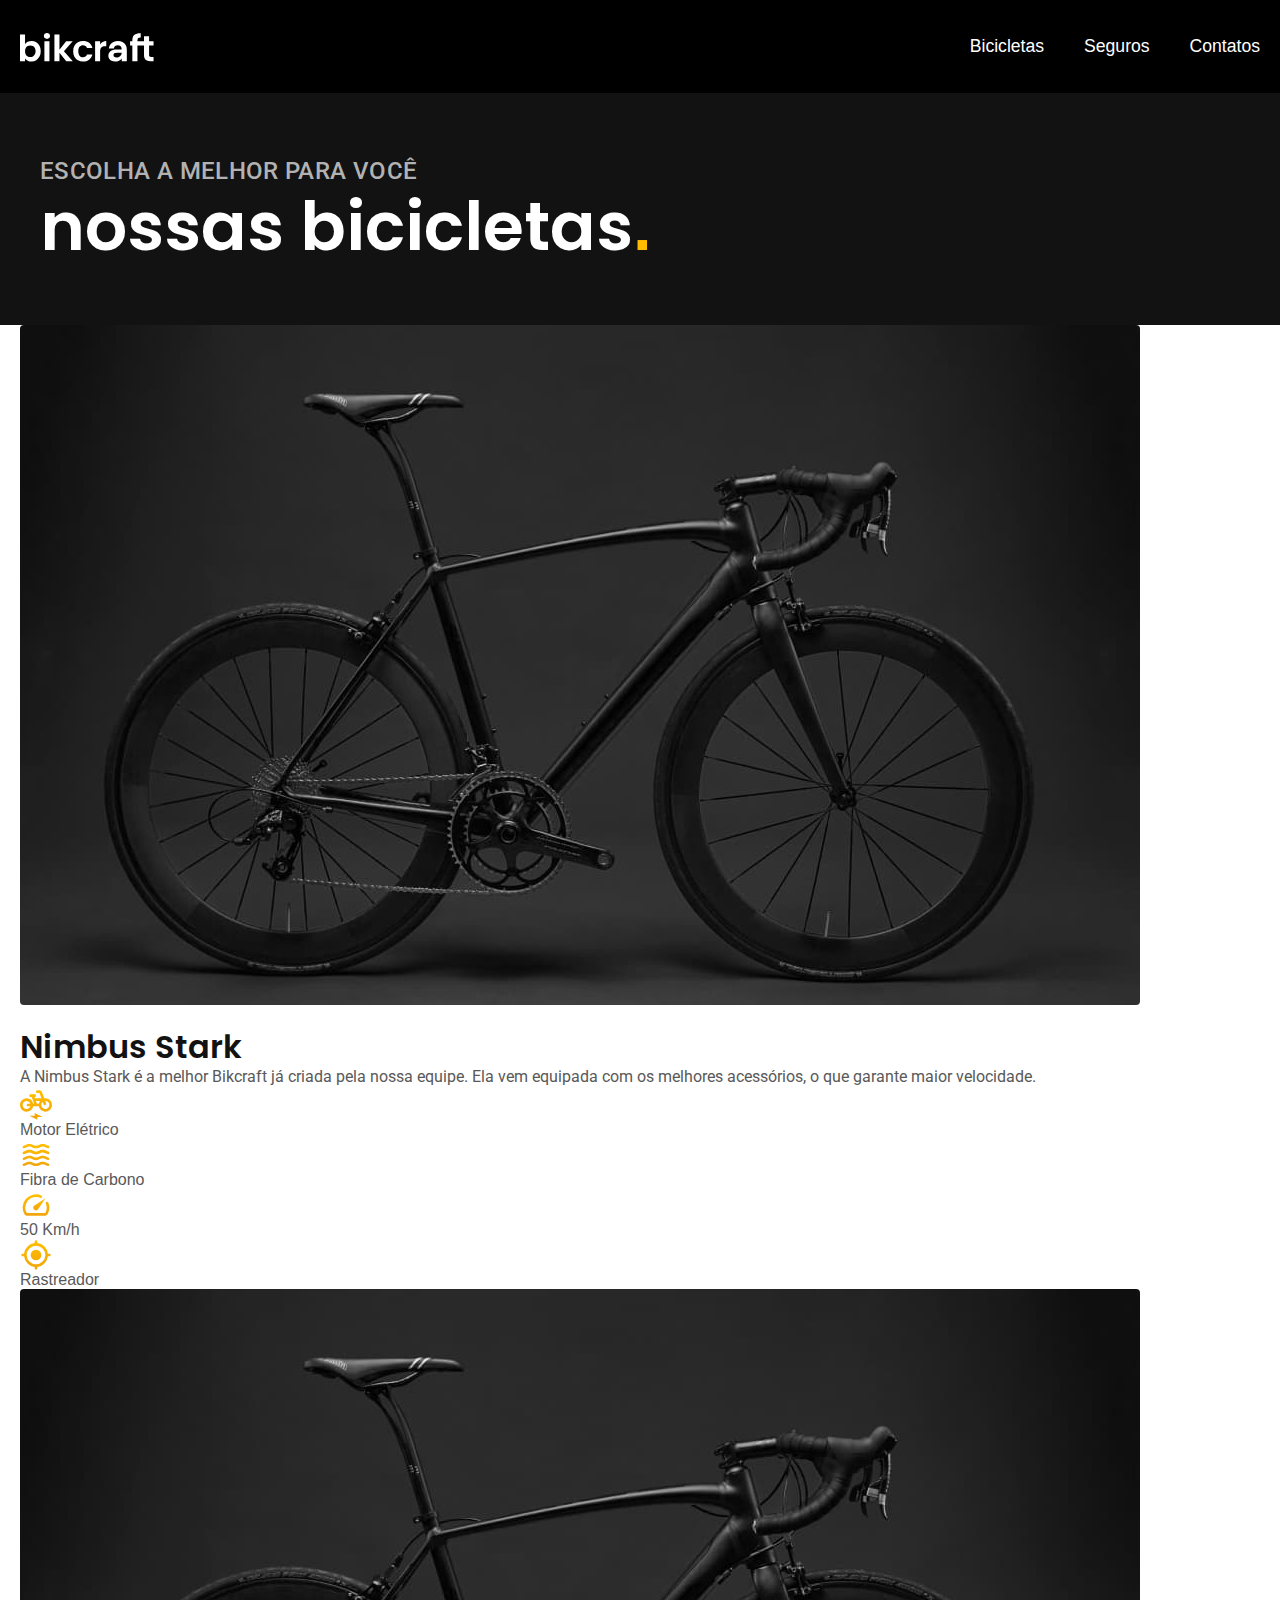
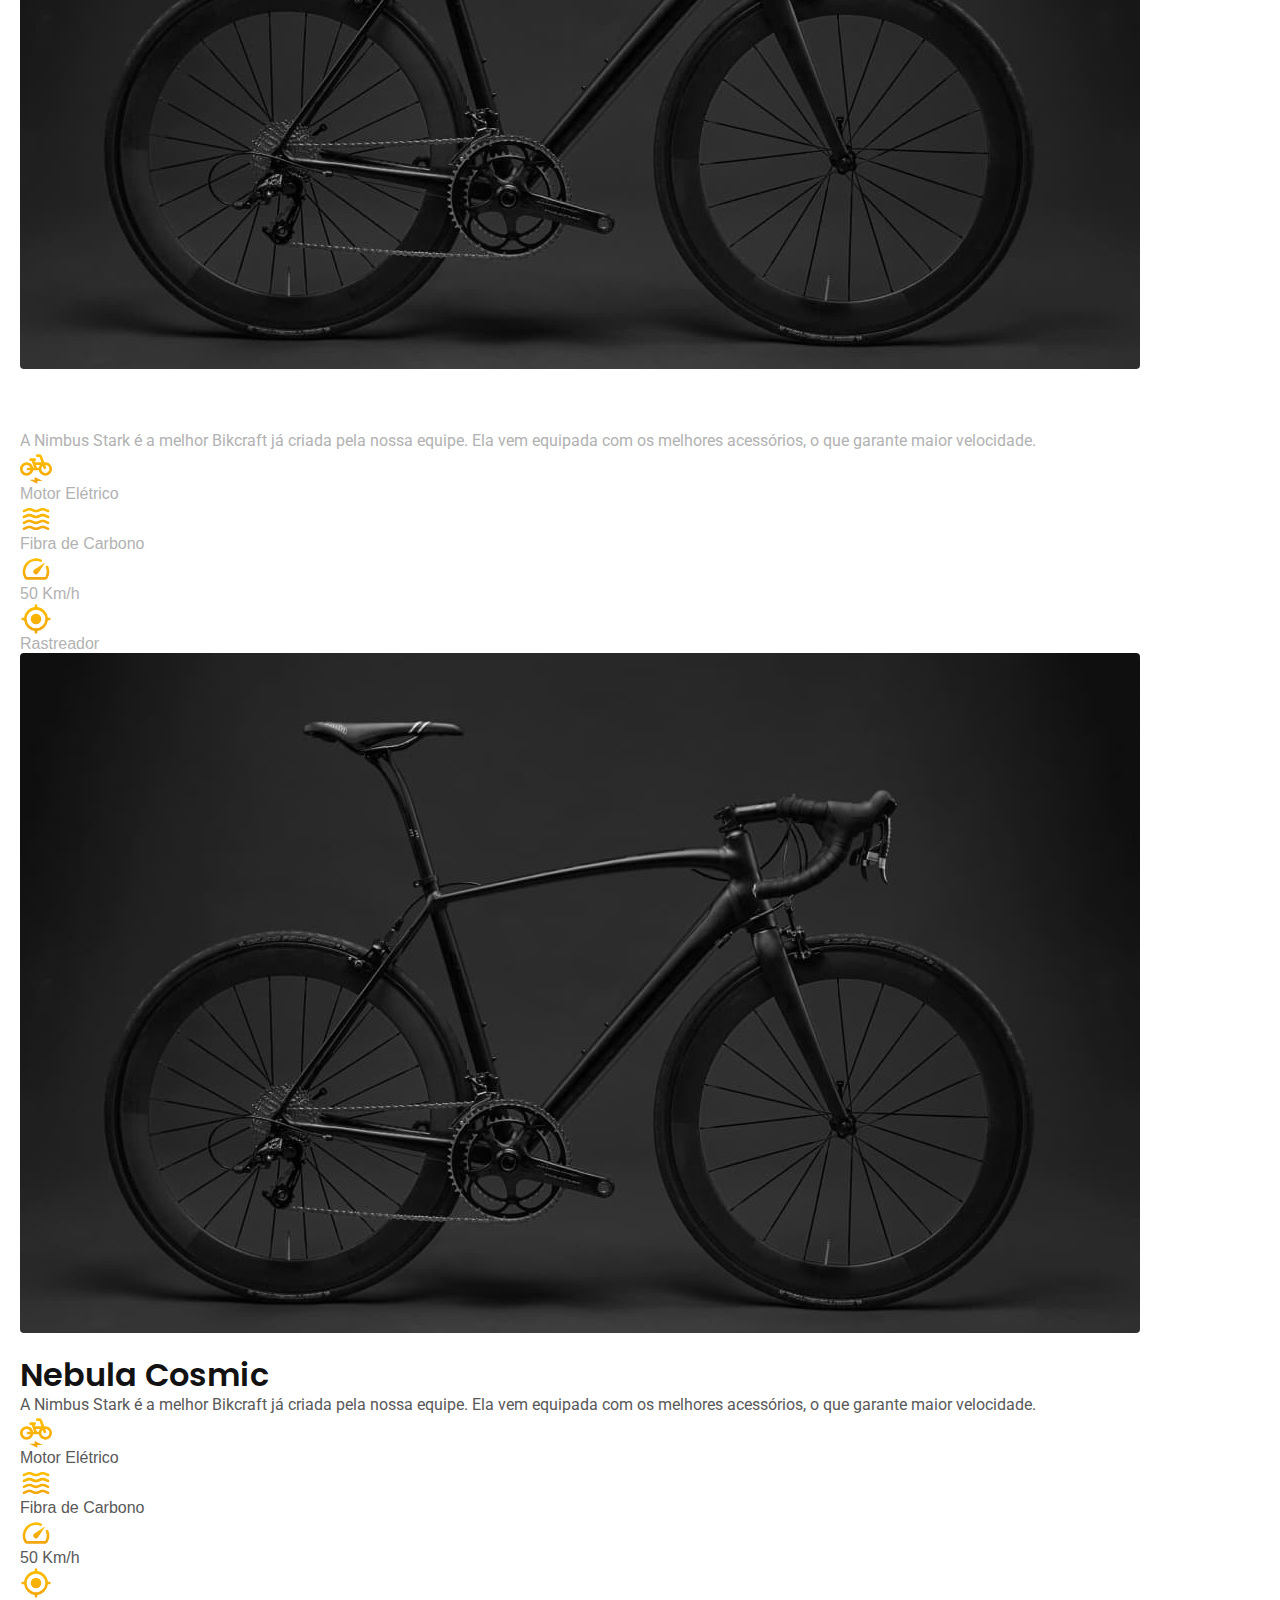
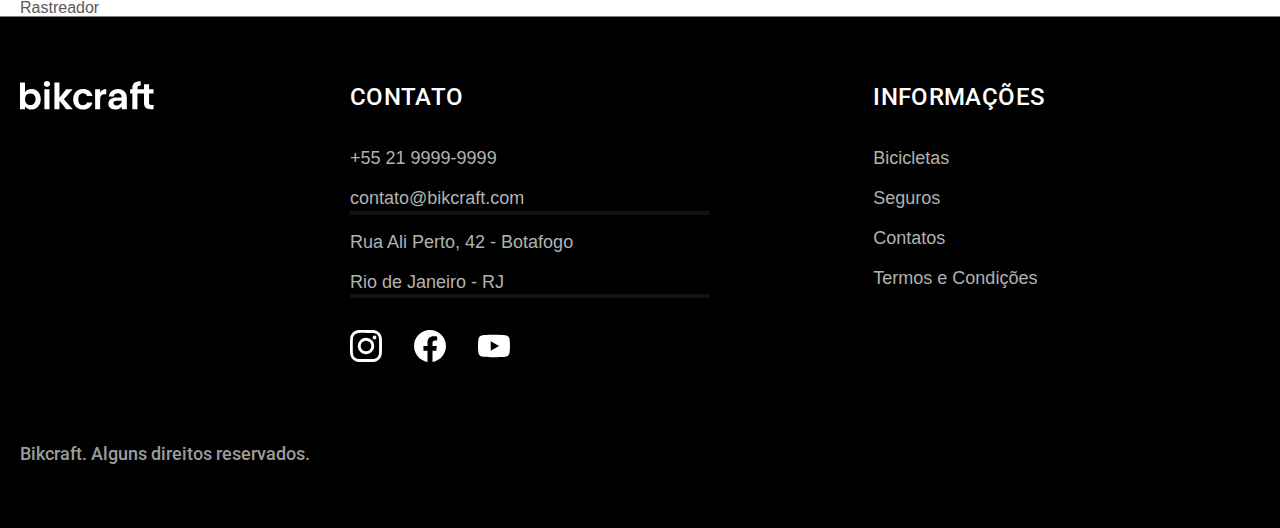
==== bicicletas.html @ 39a76d24 "Finalizado o html da pagina." ====
<head>
  <meta charset="UTF-8" />
  <meta name="viewport" content="width=device-width, initial-scale=1.0" />
  <title>Bicicletas | Bikcraft</title>
  <meta
    name="description"
    content="Bicicletas elétricas de alta precisão e qualidade, feitas sob medida para o cliente. Explore o mundo na sua velocidade com a bikcraft."
  />
  <link rel="stylesheet" href="./css/style.css" />
</head>
<body id="body-bicicletas">
  <header class="header-bg">
    <div class="header container">
      <a href="./"><img src="./img/bikcraft.svg" alt="Bikcraft" /></a>
      <nav aria-label="primaria">
        <ul class=" header-menu">
          <li>
            <a href="./bicicletas.html" class="active poppins">Bicicletas</a>
          </li>
          <li><a href="./seguros.html" class="poppins">Seguros</a></li>
          <li><a href=".contatos.html" class="poppins">Contatos</a></li>
        </ul>
      </nav>
    </div>
  </header>

  <main>
    <div class="titulo-bg">
      <div class="titulo-container">
        <p class="font-2-l-b cor-5">
          ESCOLHA A MELHOR PARA VOCÊ
        </p>
        <h2 class="font-1-xxl-b cor-0">nossas bicicletas<span class="cor-p1">.</span></h2>
      </div>
    </div>

    <div class="bicicletas-bg">
      <div class="bicicletas container">
        
        <div class="bicicleta-img">
          <img src="/img/bicicletas/nimbus.jpg" alt="bicicleta nimbus preta">
          <span class="font-2-m cor-0">R$ 4999</span>
        </div>
        
        <div class="bicicletas-conteudo">
          <h2 class="font-1-xl">Nimbus Stark</h2>
          <p class="font-2-s cor-8">A Nimbus Stark é a melhor Bikcraft já criada pela nossa equipe. Ela vem equipada com os melhores acessórios, o que garante maior velocidade.</p>
          <ul class="font-1-m cor-8">
            <li>
              <img src="/img/icones/eletrica.svg" alt="">
              Motor Elétrico
            </li>
            <li>
              <img src="/img/icones/carbono.svg" alt="">
              Fibra de Carbono
            </li>
            <li>
              <img src="/img/icones/velocidade.svg" alt="">
              50 Km/h
            </li>
            <li>
              <img src="/img/icones/rastreador.svg" alt="">
              Rastreador
            </li>
          </ul>
        </div>
      
      </div>
    </div>

    <div class="bicicletas-bg">
      <div class="bicicletas container">
        
        <div class="bicicleta-img">
          <img src="/img/bicicletas/nimbus.jpg" alt="bicicleta nimbus preta">
          <span class="font-2-m cor-0">R$ 4999</span>
        </div>
        
        <div class="bicicletas-conteudo">
          <h2 class="font-1-xl cor-0">Magic Mike</h2>
          <p class="font-2-s cor-5">A Nimbus Stark é a melhor Bikcraft já criada pela nossa equipe. Ela vem equipada com os melhores acessórios, o que garante maior velocidade.</p>
          <ul class="font-1-m cor-5">
            <li>
              <img src="/img/icones/eletrica.svg" alt="">
              Motor Elétrico
            </li>
            <li>
              <img src="/img/icones/carbono.svg" alt="">
              Fibra de Carbono
            </li>
            <li>
              <img src="/img/icones/velocidade.svg" alt="">
              50 Km/h
            </li>
            <li>
              <img src="/img/icones/rastreador.svg" alt="">
              Rastreador
            </li>
          </ul>
        </div>
      
      </div>
    </div>

    <div class="bicicletas-bg">
      <div class="bicicletas container">
        
        <div class="bicicleta-img">
          <img src="/img/bicicletas/nimbus.jpg" alt="bicicleta nimbus preta">
          <span class="font-2-m cor-0">R$ 3999</span>
        </div>
        
        <div class="bicicletas-conteudo">
          <h2 class="font-1-xl">Nebula Cosmic</h2>
          <p class="font-2-s cor-8">A Nimbus Stark é a melhor Bikcraft já criada pela nossa equipe. Ela vem equipada com os melhores acessórios, o que garante maior velocidade.</p>
          <ul class="font-1-m cor-8">
            <li>
              <img src="/img/icones/eletrica.svg" alt="">
              Motor Elétrico
            </li>
            <li>
              <img src="/img/icones/carbono.svg" alt="">
              Fibra de Carbono
            </li>
            <li>
              <img src="/img/icones/velocidade.svg" alt="">
              50 Km/h
            </li>
            <li>
              <img src="/img/icones/rastreador.svg" alt="">
              Rastreador
            </li>
          </ul>
        </div>
      
      </div>
    </div>
  </main>

  <footer class="container footer">
    <img src="./img/bikcraft.svg" alt="Bikcraft">
    <div class="footer-contato">
      <h3 class="font-2-l-b cor-0">Contato</h3>
      <ul class="cor-5 font-2-m">
        <li><a href="tel:+552199999999">+55 21 9999-9999</a></li>
        <li><a href="mailto:contato@bikcraft.com">contato@bikcraft.com</a></li>
        <li>Rua Ali Perto, 42 - Botafogo</li>
        <li>Rio de Janeiro - RJ</li>
      </ul>
      <div class="footer-redes">
        <a href="./">
          <img src="./img/redes/instagram.svg" alt=Instagram">
        </a>
        <a href="">
          <img src="./img/redes/facebook.svg" alt=Facebook">
        </a>
        <a href="">
          <img src="./img/redes/youtube.svg" alt=Youtube">
        </a>
      </div>
    </div>
    
    <div class="footer-informacoes">
    <h3 class="font-2-l-b cor-0">Informações</h3>
    <ul class="cor-5 font-2-m">
      <li><a href="/bicicletas.html">Bicicletas</a></li>
      <li><a href="/seguros.html">Seguros</a></li>
      <li><a href="/contato.html">Contatos</a></li>
      <li><a href="/termos.html">Termos e Condições</a></li>
    </ul>
    </div>
    <p class="font-2-m cor-6 footer-cop">Bikcraft. Alguns direitos reservados.</p>
  </footer>
</body>
</html>
---- css/style.css ----
@import url('https://fonts.googleapis.com/css2?family=Merriweather:ital,wght@1,900&family=Poppins:wght@400;500;600;700;800&family=Roboto:wght@400;500;700;900&display=swap');

/* REUTILIZAVEIS */
@import './utilidades/componentes.css';
@import './utilidades/tipografia.css';
@import './utilidades/cores.css';
@import './utilidades/margin.css';
@import './header.css';
@import url('./footer.css');

/* HOME */
@import './home/introducao.css';
@import './home/tecnologias.css';
@import './home/parceiros.css';
@import './home/depoimento.css';
@import url('./bicicletas/bicicletas-lista.css');

/* Seguros */
@import url('./seguros/seguros.css');

/* TERMOS */
@import url('./termos/termos.css');

*,
*::before,
*::after{
  margin: 0;
  padding: 0;
  box-sizing: border-box;
  font-family: Arial, Helvetica, sans-serif;
  color: var(--cor-11);
}

a{
  text-decoration: none;
}

ul{
  list-style: none;
}

li{
  color: inherit;
}

img{
  max-width: 100%;
  display: block;
}

img[src$='.jpg']{
  border-radius: 4px;
}
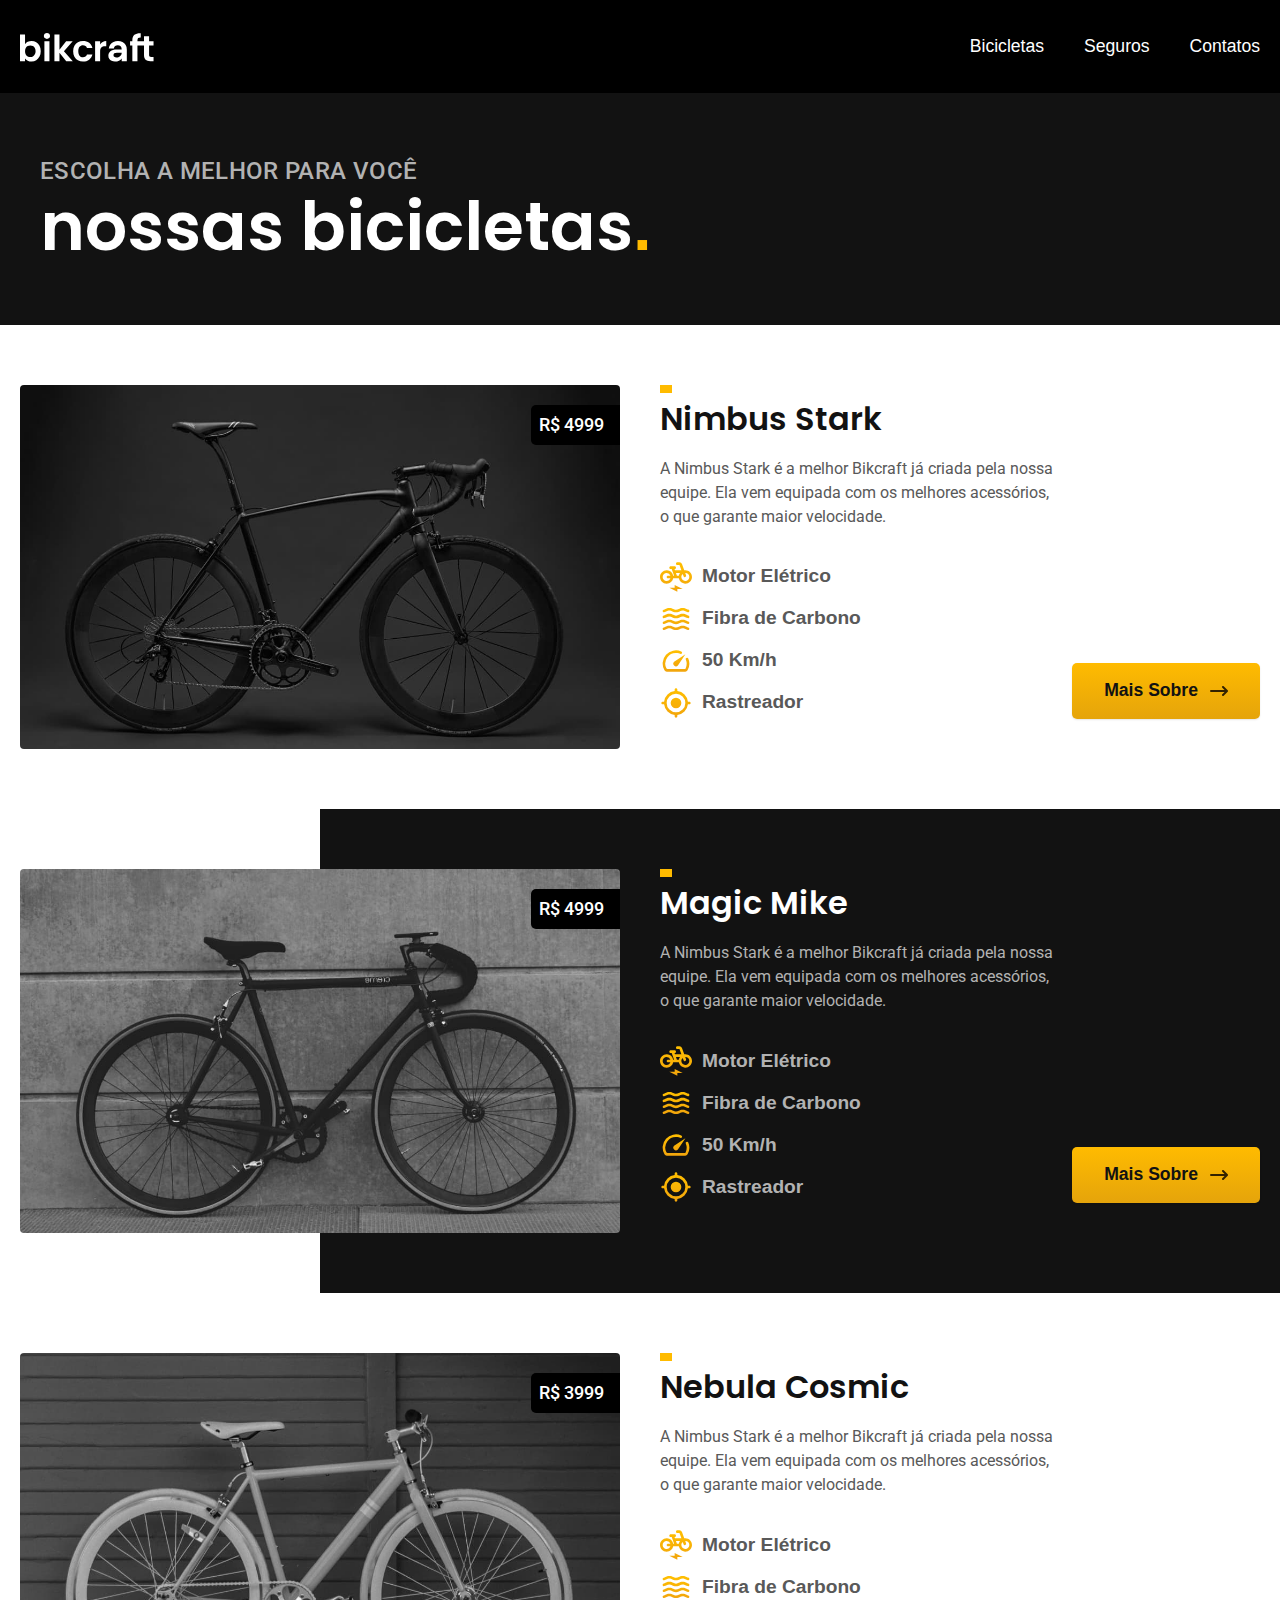
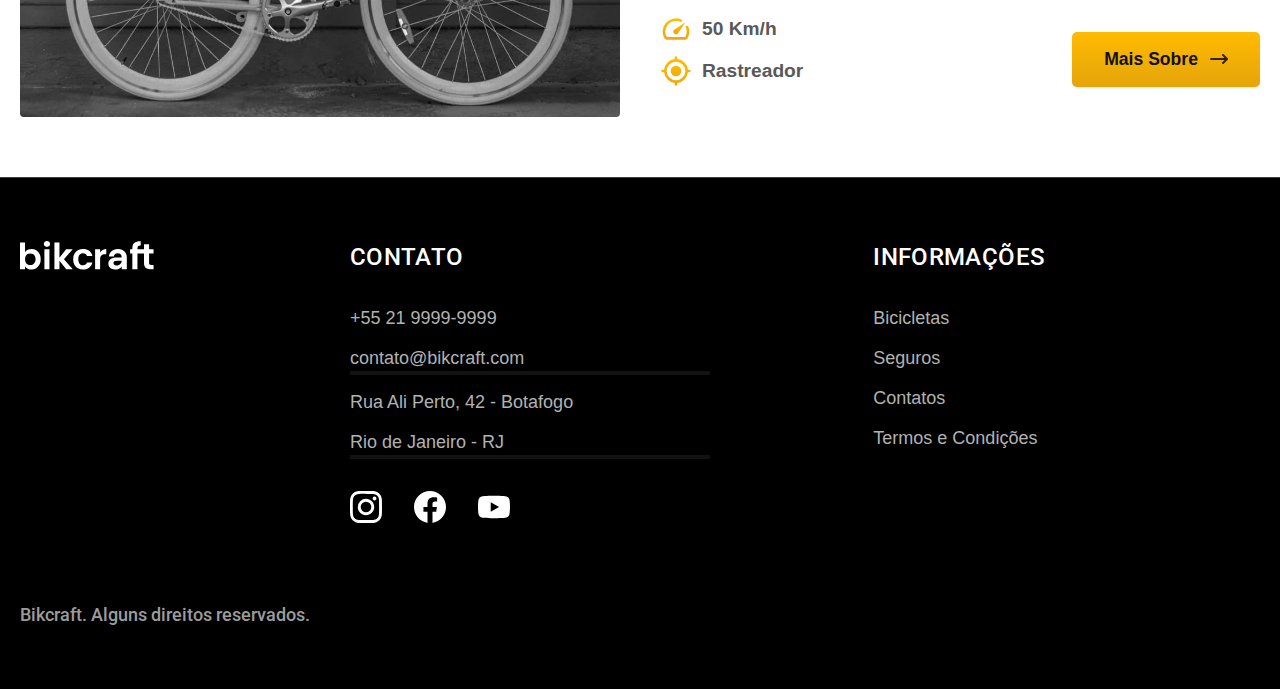
==== commit 4cebbce6: "Finalizado a estilização da aba de bicicletas" ====
--- a/bicicletas.html
+++ b/bicicletas.html
@@ -34,18 +34,16 @@
       </div>
     </div>
 
-    <div class="bicicletas-bg">
       <div class="bicicletas container">
-        
         <div class="bicicleta-img">
           <img src="/img/bicicletas/nimbus.jpg" alt="bicicleta nimbus preta">
           <span class="font-2-m cor-0">R$ 4999</span>
         </div>
         
         <div class="bicicletas-conteudo">
-          <h2 class="font-1-xl">Nimbus Stark</h2>
-          <p class="font-2-s cor-8">A Nimbus Stark é a melhor Bikcraft já criada pela nossa equipe. Ela vem equipada com os melhores acessórios, o que garante maior velocidade.</p>
-          <ul class="font-1-m cor-8">
+          <h2 class="font-1-xl margin-20">Nimbus Stark</h2>
+          <p class="font-2-s cor-8 margin-32">A Nimbus Stark é a melhor Bikcraft já criada pela nossa equipe. Ela vem equipada com os melhores acessórios, o que garante maior velocidade.</p>
+          <ul class="font-1-m-b cor-8">
             <li>
               <img src="/img/icones/eletrica.svg" alt="">
               Motor Elétrico
@@ -63,8 +61,7 @@
               Rastreador
             </li>
           </ul>
-        </div>
-      
+          <a href="/bicicletas/nimbus.html" class="btn seta">Mais Sobre</a>
       </div>
     </div>
 
@@ -72,14 +69,14 @@
       <div class="bicicletas container">
         
         <div class="bicicleta-img">
-          <img src="/img/bicicletas/nimbus.jpg" alt="bicicleta nimbus preta">
+          <img src="/img/bicicletas/magic.jpg" alt="bicicleta magic preta">
           <span class="font-2-m cor-0">R$ 4999</span>
         </div>
         
         <div class="bicicletas-conteudo">
-          <h2 class="font-1-xl cor-0">Magic Mike</h2>
-          <p class="font-2-s cor-5">A Nimbus Stark é a melhor Bikcraft já criada pela nossa equipe. Ela vem equipada com os melhores acessórios, o que garante maior velocidade.</p>
-          <ul class="font-1-m cor-5">
+          <h2 class="font-1-xl cor-0 margin-20">Magic Mike</h2>
+          <p class="font-2-s cor-5 margin-32">A Nimbus Stark é a melhor Bikcraft já criada pela nossa equipe. Ela vem equipada com os melhores acessórios, o que garante maior velocidade.</p>
+          <ul class="font-1-m-b cor-5">
             <li>
               <img src="/img/icones/eletrica.svg" alt="">
               Motor Elétrico
@@ -97,42 +94,40 @@
               Rastreador
             </li>
           </ul>
+          <a href="/bicicletas/magic.html" class="btn seta">Mais Sobre</a>
         </div>
       
       </div>
     </div>
 
-    <div class="bicicletas-bg">
-      <div class="bicicletas container">
-        
-        <div class="bicicleta-img">
-          <img src="/img/bicicletas/nimbus.jpg" alt="bicicleta nimbus preta">
-          <span class="font-2-m cor-0">R$ 3999</span>
-        </div>
-        
-        <div class="bicicletas-conteudo">
-          <h2 class="font-1-xl">Nebula Cosmic</h2>
-          <p class="font-2-s cor-8">A Nimbus Stark é a melhor Bikcraft já criada pela nossa equipe. Ela vem equipada com os melhores acessórios, o que garante maior velocidade.</p>
-          <ul class="font-1-m cor-8">
-            <li>
-              <img src="/img/icones/eletrica.svg" alt="">
-              Motor Elétrico
-            </li>
-            <li>
-              <img src="/img/icones/carbono.svg" alt="">
-              Fibra de Carbono
-            </li>
-            <li>
-              <img src="/img/icones/velocidade.svg" alt="">
-              50 Km/h
-            </li>
-            <li>
-              <img src="/img/icones/rastreador.svg" alt="">
-              Rastreador
-            </li>
-          </ul>
-        </div>
+    <div class="bicicletas container">  
+      <div class="bicicleta-img">
+        <img src="/img/bicicletas/nebula.jpg" alt="bicicleta nebula branca">
+        <span class="font-2-m cor-0">R$ 3999</span>
+      </div>
       
+      <div class="bicicletas-conteudo">
+        <h2 class="font-1-xl margin-20">Nebula Cosmic</h2>
+        <p class="font-2-s cor-8 margin-32">A Nimbus Stark é a melhor Bikcraft já criada pela nossa equipe. Ela vem equipada com os melhores acessórios, o que garante maior velocidade.</p>
+        <ul class="font-1-m-b cor-8">
+          <li>
+            <img src="/img/icones/eletrica.svg" alt="">
+            Motor Elétrico
+          </li>
+          <li>
+            <img src="/img/icones/carbono.svg" alt="">
+            Fibra de Carbono
+          </li>
+          <li>
+            <img src="/img/icones/velocidade.svg" alt="">
+            50 Km/h
+          </li>
+          <li>
+            <img src="/img/icones/rastreador.svg" alt="">
+            Rastreador
+          </li>
+        </ul>
+        <a href="/bicicletas/nebula.html" class="btn seta">Mais Sobre</a>
       </div>
     </div>
   </main>
--- a/css/style.css
+++ b/css/style.css
@@ -13,13 +13,16 @@
 @import './home/tecnologias.css';
 @import './home/parceiros.css';
 @import './home/depoimento.css';
-@import url('./bicicletas/bicicletas-lista.css');
+
+/*  BICICLETAS */
+@import './bicicletas/bicicletas.css';
+@import './bicicletas/bicicletas-lista.css';
 
 /* Seguros */
-@import url('./seguros/seguros.css');
+@import './seguros/seguros.css';
 
 /* TERMOS */
-@import url('./termos/termos.css');
+@import './termos/termos.css';
 
 *,
 *::before,
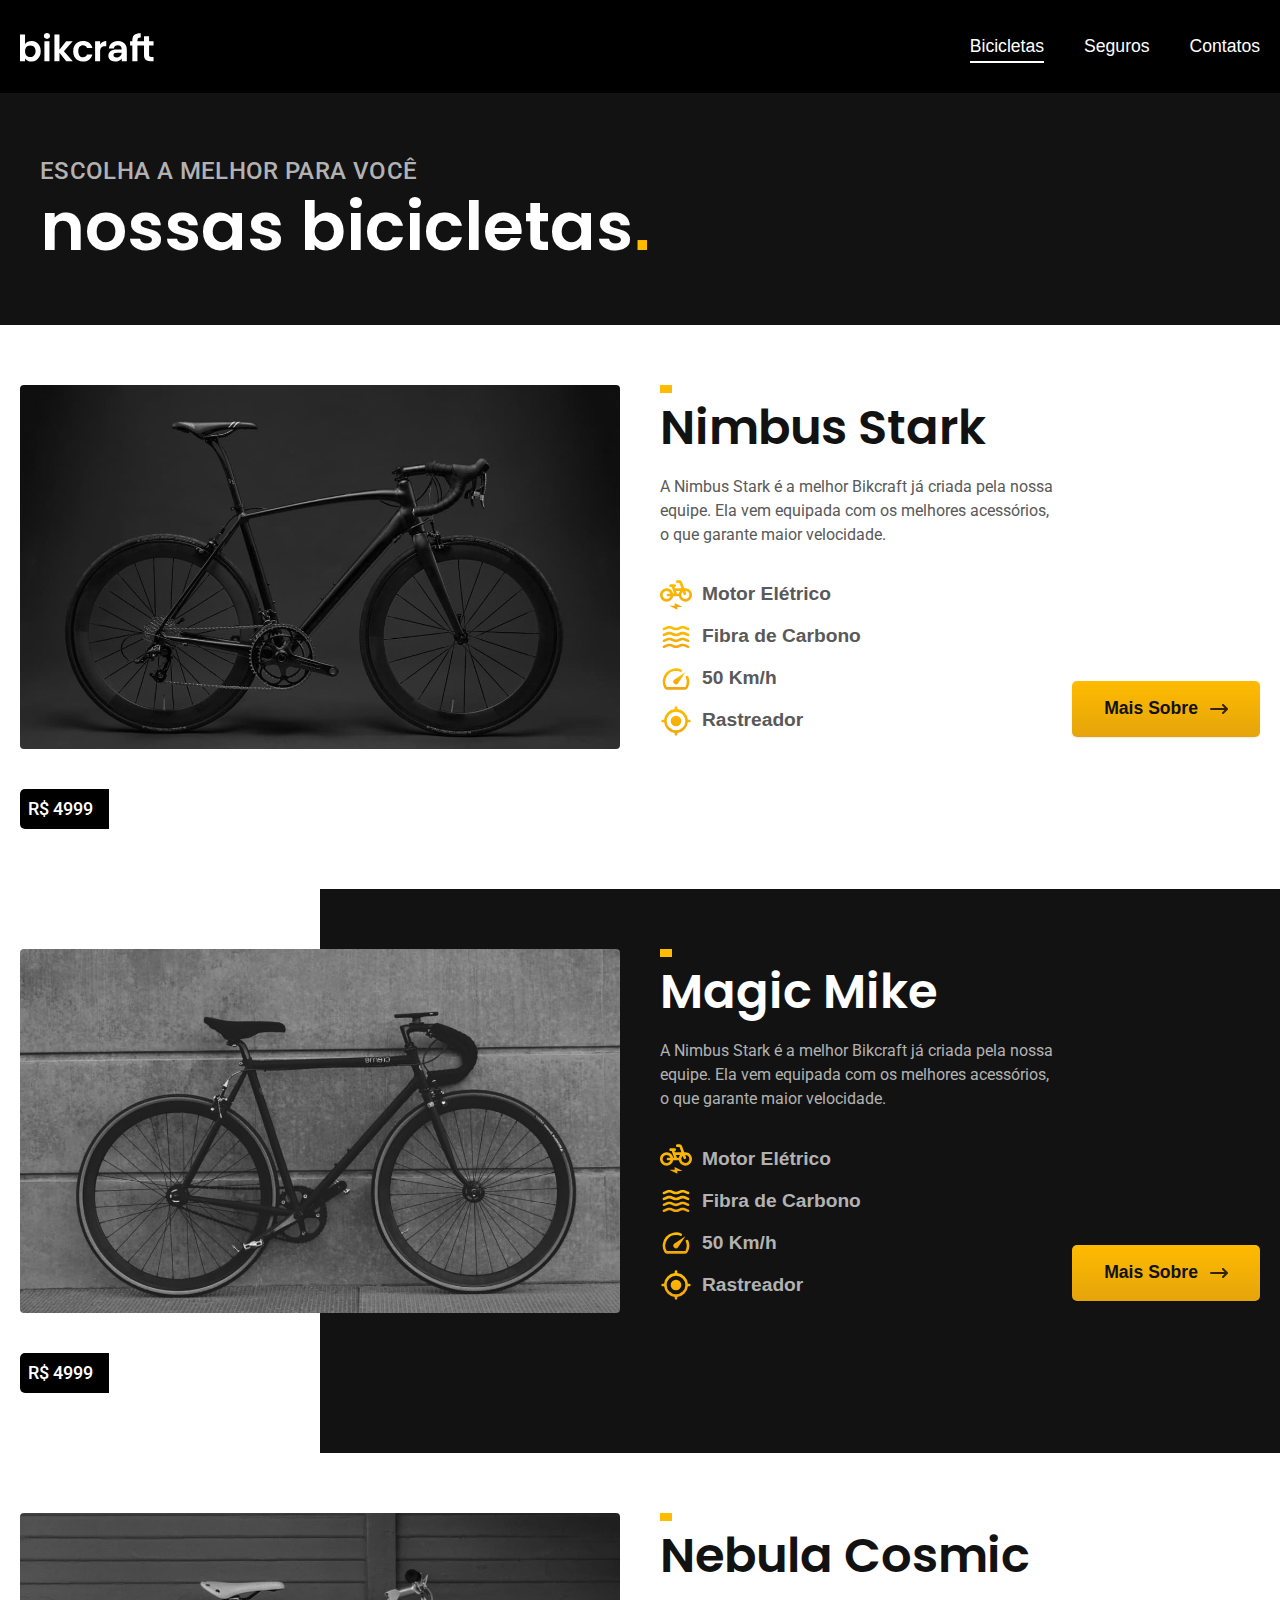
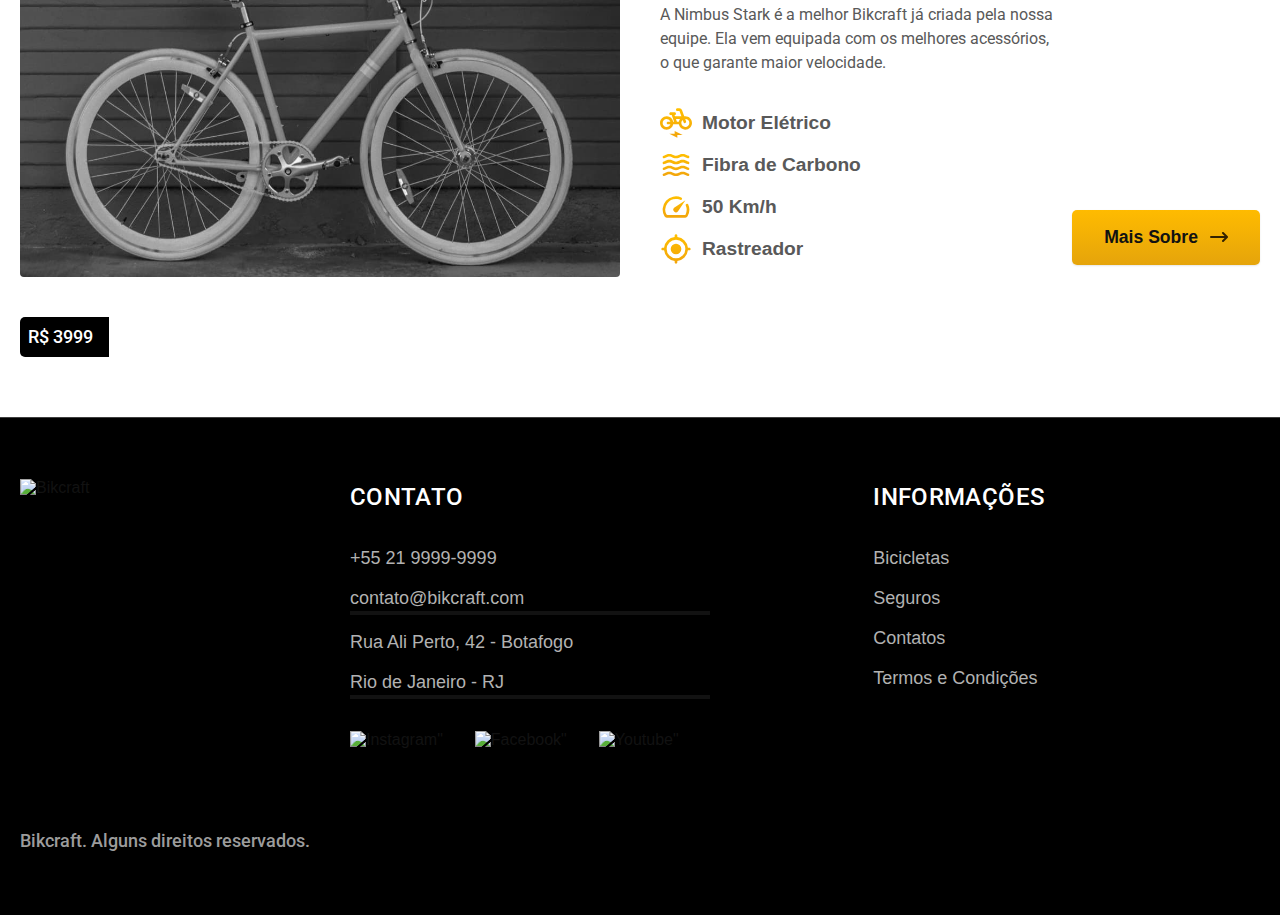
==== commit fb852deb: "Retomando o projeto e finalizando a pagina de contatos" ====
--- a/bicicletas.html
+++ b/bicicletas.html
@@ -6,19 +6,19 @@
     name="description"
     content="Bicicletas elétricas de alta precisão e qualidade, feitas sob medida para o cliente. Explore o mundo na sua velocidade com a bikcraft."
   />
-  <link rel="stylesheet" href="./css/style.css" />
+  <link rel="stylesheet" href="../css/style.css" />
 </head>
 <body id="body-bicicletas">
   <header class="header-bg">
     <div class="header container">
-      <a href="./"><img src="./img/bikcraft.svg" alt="Bikcraft" /></a>
+      <a href="../"><img src="../img/bikcraft.svg" alt="Bikcraft" /></a>
       <nav aria-label="primaria">
         <ul class=" header-menu">
           <li>
-            <a href="./bicicletas.html" class="active poppins">Bicicletas</a>
+            <a href="../bicicletas.html" class="active poppins">Bicicletas</a>
           </li>
-          <li><a href="./seguros.html" class="poppins">Seguros</a></li>
-          <li><a href=".contatos.html" class="poppins">Contatos</a></li>
+          <li><a href="../seguros.html" class="poppins">Seguros</a></li>
+          <li><a href="./contatos.html" class="poppins">Contatos</a></li>
         </ul>
       </nav>
     </div>
@@ -36,7 +36,7 @@
 
       <div class="bicicletas container">
         <div class="bicicleta-img">
-          <img src="/img/bicicletas/nimbus.jpg" alt="bicicleta nimbus preta">
+          <img src="../img/bicicletas/nimbus.jpg" alt="bicicleta nimbus preta">
           <span class="font-2-m cor-0">R$ 4999</span>
         </div>
         
@@ -45,23 +45,23 @@
           <p class="font-2-s cor-8 margin-32">A Nimbus Stark é a melhor Bikcraft já criada pela nossa equipe. Ela vem equipada com os melhores acessórios, o que garante maior velocidade.</p>
           <ul class="font-1-m-b cor-8">
             <li>
-              <img src="/img/icones/eletrica.svg" alt="">
+              <img src="../img/icones/eletrica.svg" alt="">
               Motor Elétrico
             </li>
             <li>
-              <img src="/img/icones/carbono.svg" alt="">
+              <img src="../img/icones/carbono.svg" alt="">
               Fibra de Carbono
             </li>
             <li>
-              <img src="/img/icones/velocidade.svg" alt="">
+              <img src="../img/icones/velocidade.svg" alt="">
               50 Km/h
             </li>
             <li>
-              <img src="/img/icones/rastreador.svg" alt="">
+              <img src="../img/icones/rastreador.svg" alt="">
               Rastreador
             </li>
           </ul>
-          <a href="/bicicletas/nimbus.html" class="btn seta">Mais Sobre</a>
+          <a href="../bicicletas/nimbus.html" class="btn seta">Mais Sobre</a>
       </div>
     </div>
 
@@ -69,7 +69,7 @@
       <div class="bicicletas container">
         
         <div class="bicicleta-img">
-          <img src="/img/bicicletas/magic.jpg" alt="bicicleta magic preta">
+          <img src="../img/bicicletas/magic.jpg" alt="bicicleta magic preta">
           <span class="font-2-m cor-0">R$ 4999</span>
         </div>
         
@@ -78,23 +78,23 @@
           <p class="font-2-s cor-5 margin-32">A Nimbus Stark é a melhor Bikcraft já criada pela nossa equipe. Ela vem equipada com os melhores acessórios, o que garante maior velocidade.</p>
           <ul class="font-1-m-b cor-5">
             <li>
-              <img src="/img/icones/eletrica.svg" alt="">
+              <img src="../img/icones/eletrica.svg" alt="">
               Motor Elétrico
             </li>
             <li>
-              <img src="/img/icones/carbono.svg" alt="">
+              <img src="../img/icones/carbono.svg" alt="">
               Fibra de Carbono
             </li>
             <li>
-              <img src="/img/icones/velocidade.svg" alt="">
+              <img src="../img/icones/velocidade.svg" alt="">
               50 Km/h
             </li>
             <li>
-              <img src="/img/icones/rastreador.svg" alt="">
+              <img src="../img/icones/rastreador.svg" alt="">
               Rastreador
             </li>
           </ul>
-          <a href="/bicicletas/magic.html" class="btn seta">Mais Sobre</a>
+          <a href="../bicicletas/magic.html" class="btn seta">Mais Sobre</a>
         </div>
       
       </div>
@@ -102,7 +102,7 @@
 
     <div class="bicicletas container">  
       <div class="bicicleta-img">
-        <img src="/img/bicicletas/nebula.jpg" alt="bicicleta nebula branca">
+        <img src="../img/bicicletas/nebula.jpg" alt="bicicleta nebula branca">
         <span class="font-2-m cor-0">R$ 3999</span>
       </div>
       
@@ -111,29 +111,29 @@
         <p class="font-2-s cor-8 margin-32">A Nimbus Stark é a melhor Bikcraft já criada pela nossa equipe. Ela vem equipada com os melhores acessórios, o que garante maior velocidade.</p>
         <ul class="font-1-m-b cor-8">
           <li>
-            <img src="/img/icones/eletrica.svg" alt="">
+            <img src="../img/icones/eletrica.svg" alt="">
             Motor Elétrico
           </li>
           <li>
-            <img src="/img/icones/carbono.svg" alt="">
+            <img src="../img/icones/carbono.svg" alt="">
             Fibra de Carbono
           </li>
           <li>
-            <img src="/img/icones/velocidade.svg" alt="">
+            <img src="../img/icones/velocidade.svg" alt="">
             50 Km/h
           </li>
           <li>
-            <img src="/img/icones/rastreador.svg" alt="">
+            <img src="../img/icones/rastreador.svg" alt="">
             Rastreador
           </li>
         </ul>
-        <a href="/bicicletas/nebula.html" class="btn seta">Mais Sobre</a>
+        <a href="../bicicletas/nebula.html" class="btn seta">Mais Sobre</a>
       </div>
     </div>
   </main>
 
   <footer class="container footer">
-    <img src="./img/bikcraft.svg" alt="Bikcraft">
+    <img src="..../img/bikcraft.svg" alt="Bikcraft">
     <div class="footer-contato">
       <h3 class="font-2-l-b cor-0">Contato</h3>
       <ul class="cor-5 font-2-m">
@@ -143,14 +143,14 @@
         <li>Rio de Janeiro - RJ</li>
       </ul>
       <div class="footer-redes">
-        <a href="./">
-          <img src="./img/redes/instagram.svg" alt=Instagram">
+        <a href="../">
+          <img src="..../img/redes/instagram.svg" alt=Instagram">
         </a>
         <a href="">
-          <img src="./img/redes/facebook.svg" alt=Facebook">
+          <img src="..../img/redes/facebook.svg" alt=Facebook">
         </a>
         <a href="">
-          <img src="./img/redes/youtube.svg" alt=Youtube">
+          <img src="..../img/redes/youtube.svg" alt=Youtube">
         </a>
       </div>
     </div>
@@ -158,10 +158,10 @@
     <div class="footer-informacoes">
     <h3 class="font-2-l-b cor-0">Informações</h3>
     <ul class="cor-5 font-2-m">
-      <li><a href="/bicicletas.html">Bicicletas</a></li>
-      <li><a href="/seguros.html">Seguros</a></li>
-      <li><a href="/contato.html">Contatos</a></li>
-      <li><a href="/termos.html">Termos e Condições</a></li>
+      <li><a href="../bicicletas.html">Bicicletas</a></li>
+      <li><a href="../seguros.html">Seguros</a></li>
+      <li><a href="../contato.html">Contatos</a></li>
+      <li><a href="../termos.html">Termos e Condições</a></li>
     </ul>
     </div>
     <p class="font-2-m cor-6 footer-cop">Bikcraft. Alguns direitos reservados.</p>
--- a/css/style.css
+++ b/css/style.css
@@ -2,11 +2,12 @@
 
 /* REUTILIZAVEIS */
 @import './utilidades/componentes.css';
+@import './utilidades/formulario.css';
 @import './utilidades/tipografia.css';
 @import './utilidades/cores.css';
 @import './utilidades/margin.css';
 @import './header.css';
-@import url('./footer.css');
+@import './footer.css';
 
 /* HOME */
 @import './home/introducao.css';
@@ -18,8 +19,18 @@
 @import './bicicletas/bicicletas.css';
 @import './bicicletas/bicicletas-lista.css';
 
+/* BICICLETA (PRODUCT PAGE) */
+@import './bicicleta/bicicleta.css';
+@import './bicicleta/seguro.css';
+
 /* Seguros */
 @import './seguros/seguros.css';
+@import './seguros/vantagens.css';
+@import './seguros/perguntas.css';
+
+/* CONTATO */
+@import '../css/contato/contato.css';
+@import '../css/contato/lojas.css';
 
 /* TERMOS */
 @import './termos/termos.css';
@@ -42,7 +53,8 @@
   list-style: none;
 }
 
-li{
+li,
+p{
   color: inherit;
 }
 
@@ -55,5 +67,9 @@
   border-radius: 4px;
 }
 
+span{
+  color: inherit;
+}
 
 
+
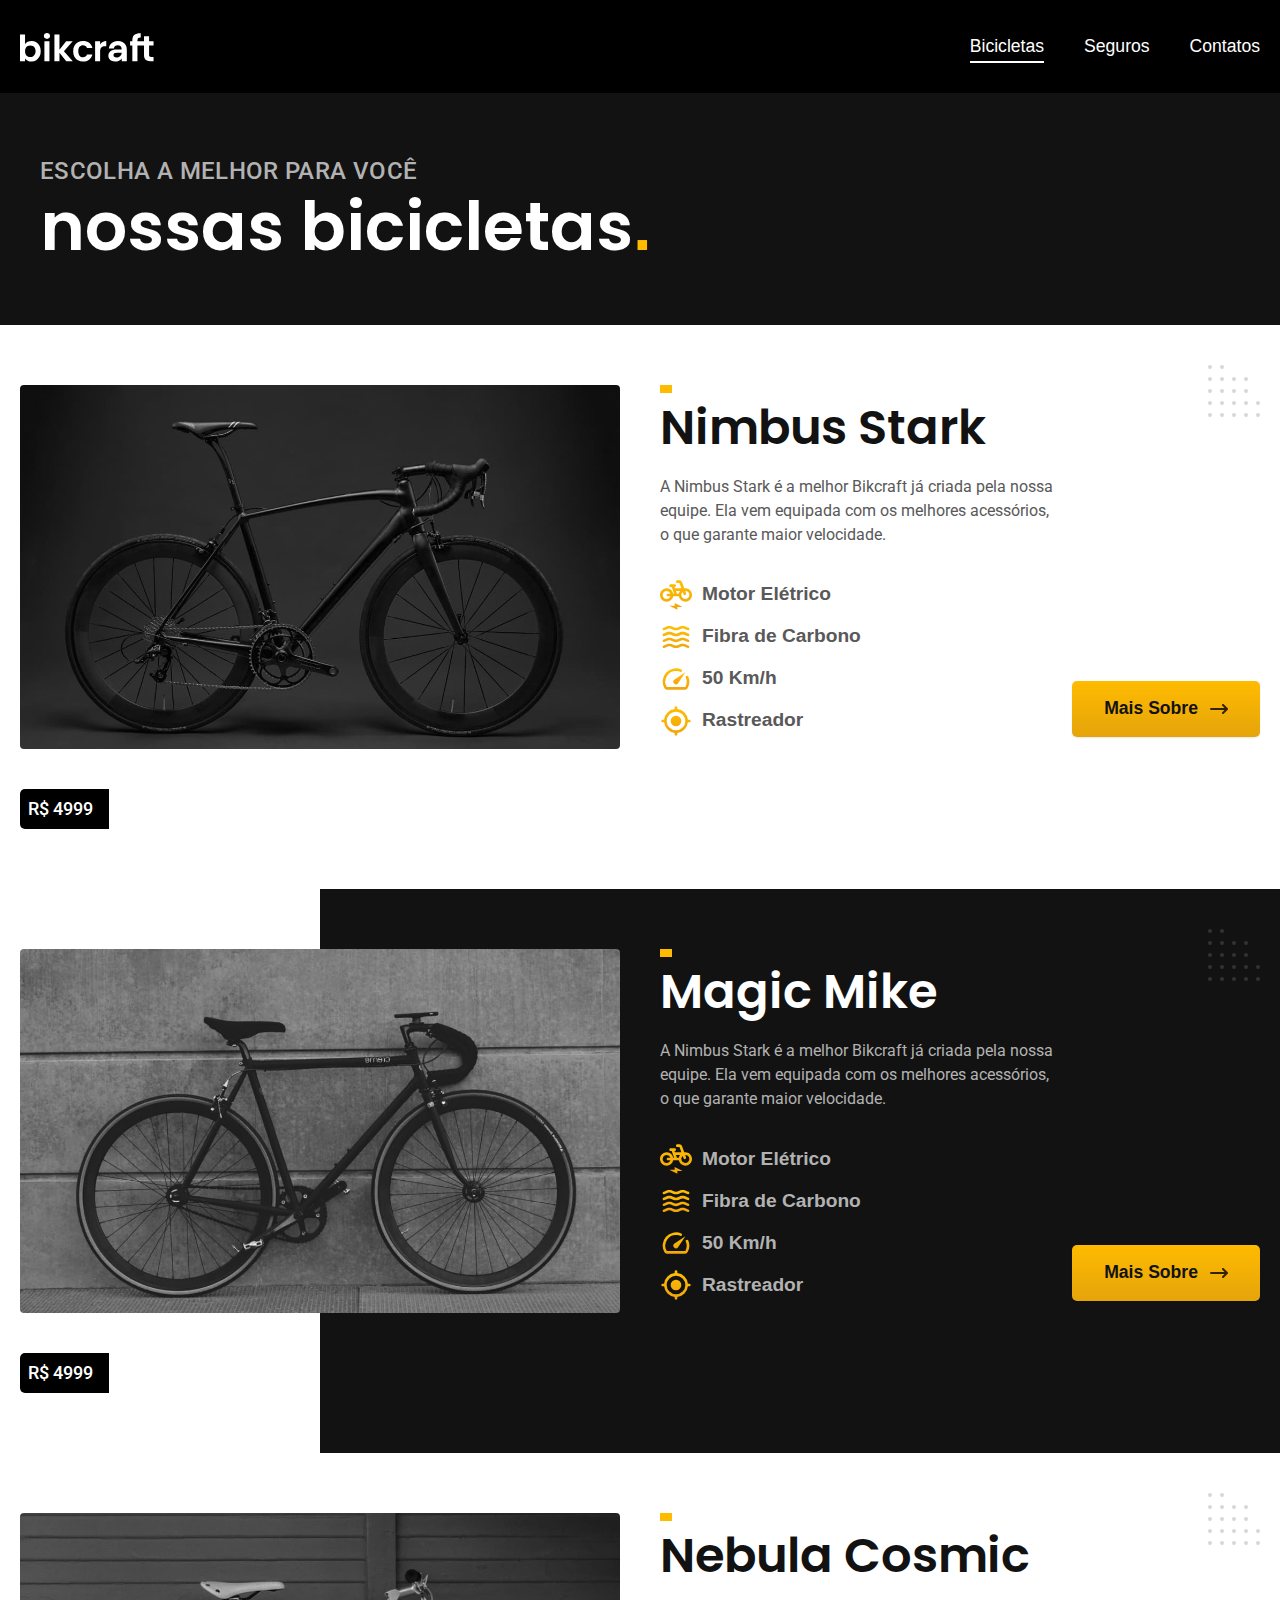
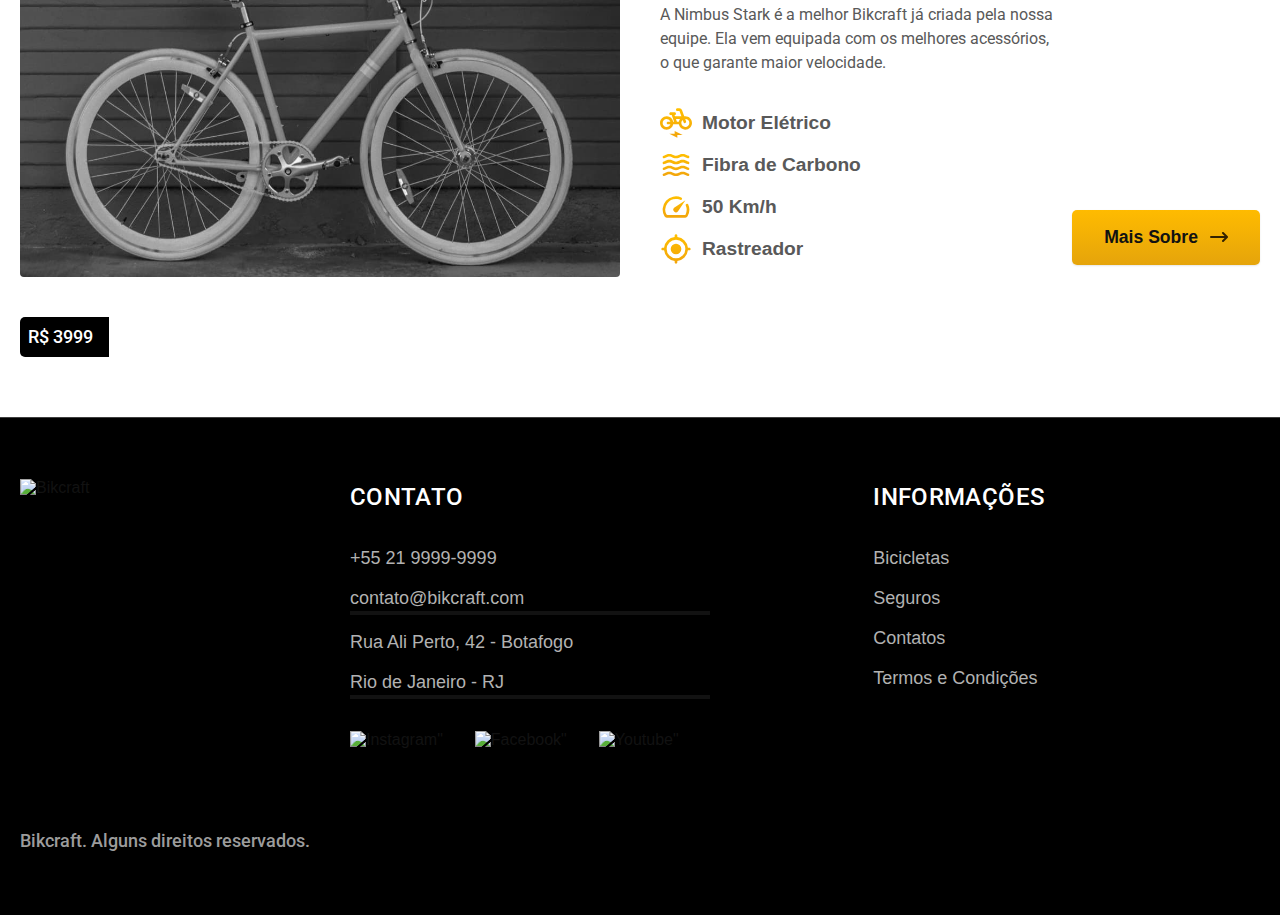
==== commit c0e1e18c: "Alguns pequenos ajustes e melhorias." ====
--- a/bicicletas.html
+++ b/bicicletas.html
@@ -6,7 +6,8 @@
     name="description"
     content="Bicicletas elétricas de alta precisão e qualidade, feitas sob medida para o cliente. Explore o mundo na sua velocidade com a bikcraft."
   />
-  <link rel="stylesheet" href="../css/style.css" />
+  <link rel="preload" href="../css/style.css" as="style"/>
+    <link rel="stylesheet" href="../css/style.css" />
 </head>
 <body id="body-bicicletas">
   <header class="header-bg">
@@ -146,10 +147,10 @@
         <a href="../">
           <img src="..../img/redes/instagram.svg" alt=Instagram">
         </a>
-        <a href="">
+        <a href="../">
           <img src="..../img/redes/facebook.svg" alt=Facebook">
         </a>
-        <a href="">
+        <a href="../">
           <img src="..../img/redes/youtube.svg" alt=Youtube">
         </a>
       </div>
--- a/css/style.css
+++ b/css/style.css
@@ -31,6 +31,10 @@
 /* CONTATO */
 @import '../css/contato/contato.css';
 @import '../css/contato/lojas.css';
+
+/* ORÇAMENTO */
+
+@import '../css/orçamento/orçamento.css';
 
 /* TERMOS */
 @import './termos/termos.css';
--- a/css/style.css
+++ b/css/style.css
@@ -31,6 +31,10 @@
 /* CONTATO */
 @import '../css/contato/contato.css';
 @import '../css/contato/lojas.css';
+
+/* ORÇAMENTO */
+
+@import '../css/orçamento/orçamento.css';
 
 /* TERMOS */
 @import './termos/termos.css';
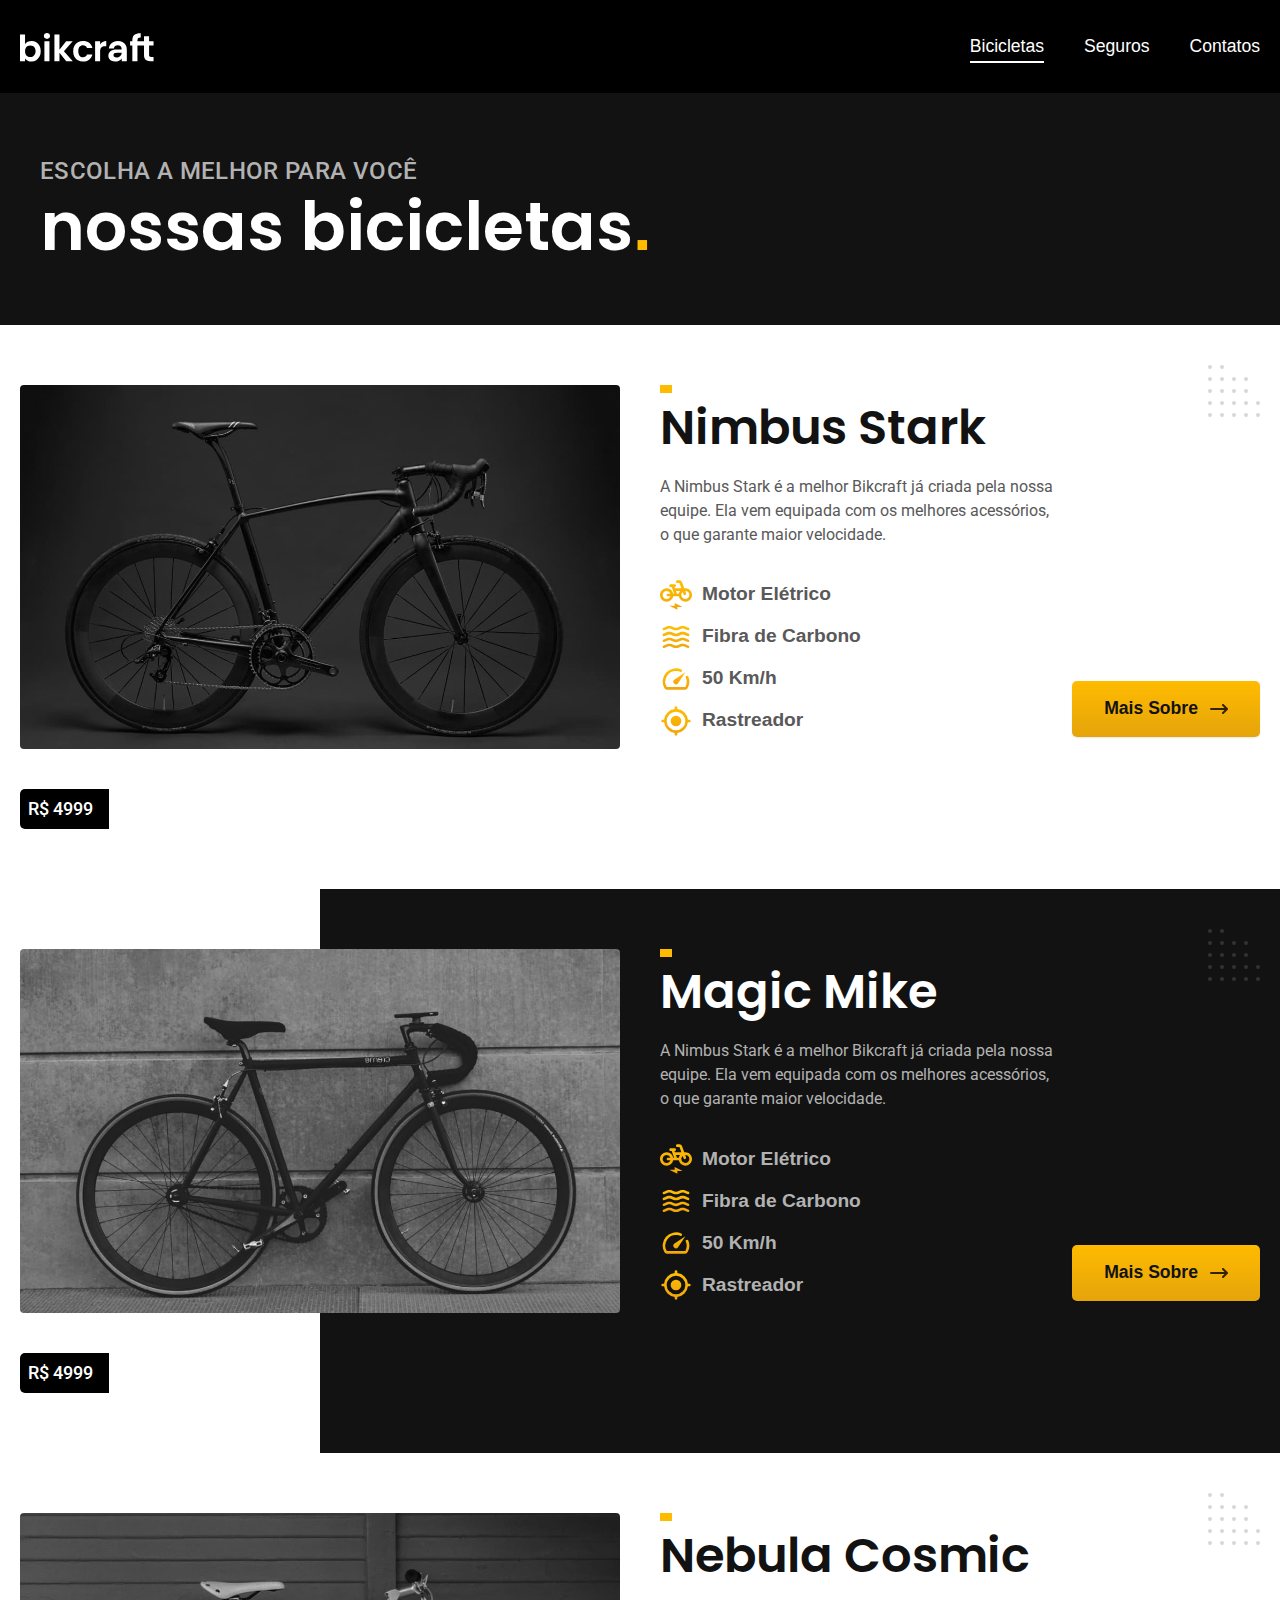
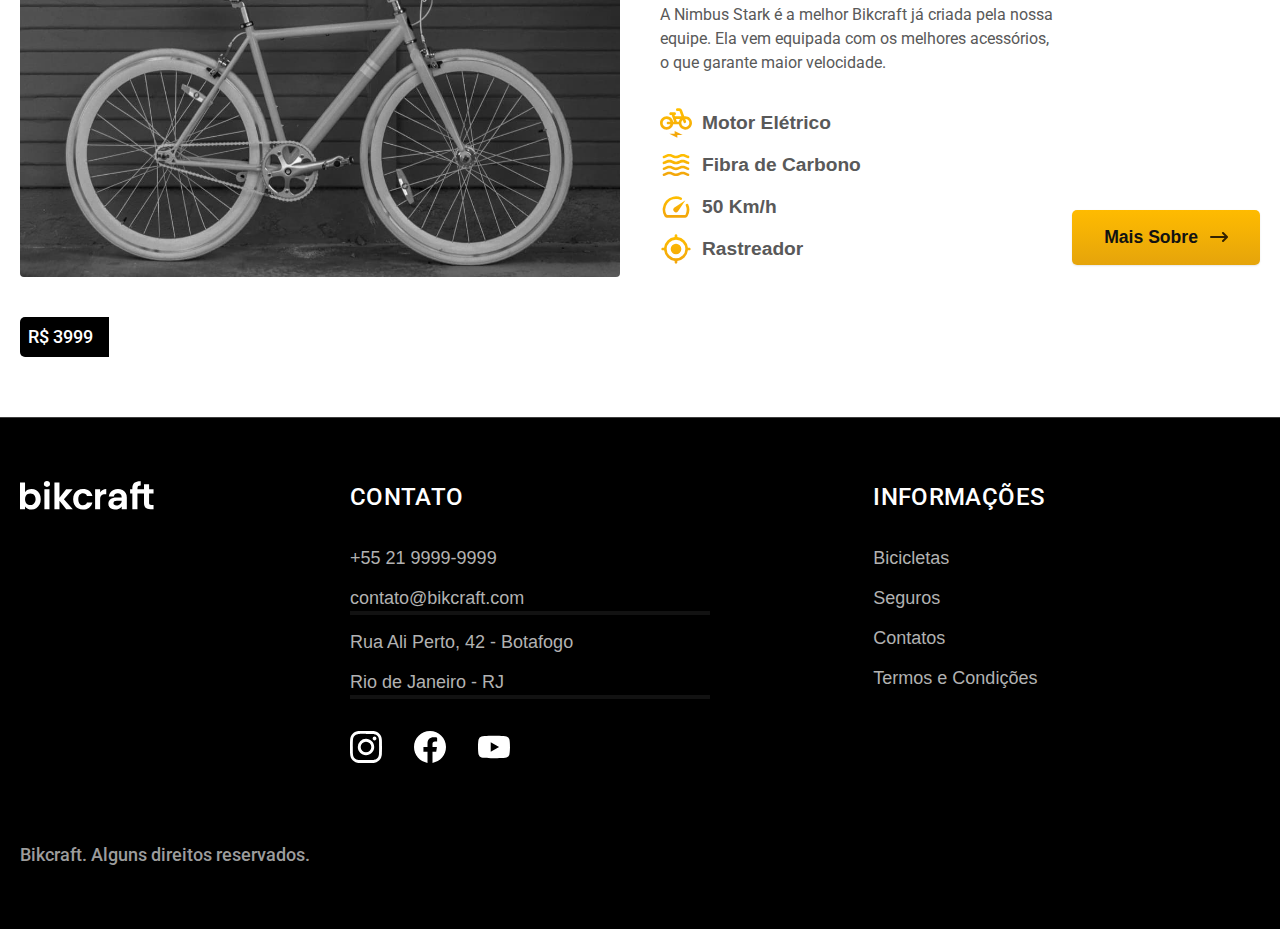
==== commit b481f65c: "Pequenas alterações para melhoria do site." ====
--- a/bicicletas.html
+++ b/bicicletas.html
@@ -134,7 +134,7 @@
   </main>
 
   <footer class="container footer">
-    <img src="..../img/bikcraft.svg" alt="Bikcraft">
+    <img src="../img/bikcraft.svg" alt="Bikcraft">
     <div class="footer-contato">
       <h3 class="font-2-l-b cor-0">Contato</h3>
       <ul class="cor-5 font-2-m">
@@ -145,13 +145,13 @@
       </ul>
       <div class="footer-redes">
         <a href="../">
-          <img src="..../img/redes/instagram.svg" alt=Instagram">
+          <img src="../img/redes/instagram.svg" alt=Instagram">
         </a>
         <a href="../">
-          <img src="..../img/redes/facebook.svg" alt=Facebook">
+          <img src="../img/redes/facebook.svg" alt=Facebook">
         </a>
         <a href="../">
-          <img src="..../img/redes/youtube.svg" alt=Youtube">
+          <img src="../img/redes/youtube.svg" alt=Youtube">
         </a>
       </div>
     </div>
